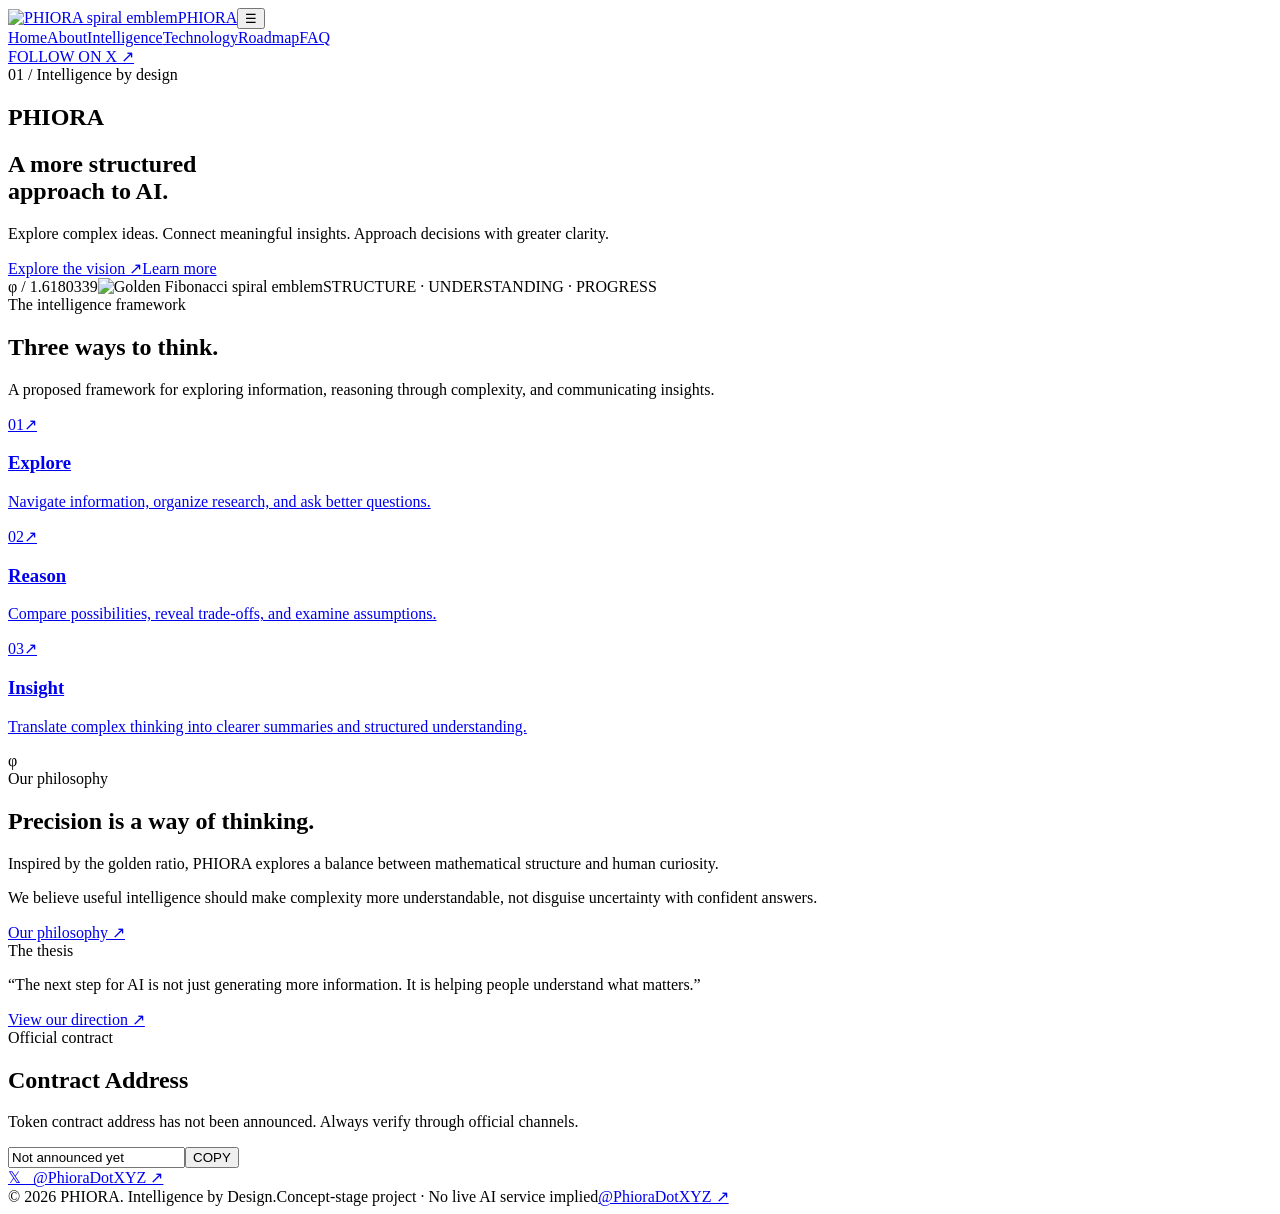
==== index.html @ 2d4f3955 "Add files via upload" ====
<!doctype html><html lang="en"><head><meta charset="utf-8"><meta name="viewport" content="width=device-width,initial-scale=1"><meta name="theme-color" content="#050505"><meta name="description" content="PHIORA — Intelligence by Design. An emerging General AI Intelligence concept."><title>Home | PHIORA</title><link rel="icon" href="assets/favicon.svg" type="image/svg+xml"><link rel="stylesheet" href="assets/style.css"><script src="assets/app.js" defer></script></head><body><header class="site-header"><div class="shell header-inner"><a class="brand" href="index.html"><img class="brand-mark" src="assets/phiora-symbol.webp" alt="PHIORA spiral emblem">PHIORA</a><button class="menu-toggle" aria-label="Toggle navigation" aria-expanded="false">☰</button><nav class="nav" aria-label="Main navigation"><a href="index.html" aria-current="page">Home</a><a href="about.html">About</a><a href="intelligence.html">Intelligence</a><a href="technology.html">Technology</a><a href="roadmap.html">Roadmap</a><a href="faq.html">FAQ</a></nav><a class="header-x" href="https://x.com/PhioraDotXYZ" target="_blank" rel="noopener noreferrer">FOLLOW ON X ↗</a></div></header><main><section class="hero shell"><div class="hero-copy"><div class="eyebrow">01 / Intelligence by design</div><h1 class="serif">PHIORA</h1><h2 class="serif">A more structured<br>approach to AI.</h2><p>Explore complex ideas. Connect meaningful insights. Approach decisions with greater clarity.</p><div class="cta-row"><a class="btn btn-primary" href="intelligence.html">Explore the vision ↗</a><a class="btn btn-outline" href="about.html">Learn more</a></div></div><div class="hero-art"><span class="micro top">φ / 1.6180339</span><img src="assets/phiora-symbol.webp" alt="Golden Fibonacci spiral emblem"><span class="micro bottom">STRUCTURE · UNDERSTANDING · PROGRESS</span></div></section><section class="section shell"><div class="section-head"><div><div class="eyebrow">The intelligence framework</div><h2 class="serif">Three ways to think.</h2></div><p>A proposed framework for exploring information, reasoning through complexity, and communicating insights.</p></div><div class="grid3"><a class="panel" href="intelligence.html#explore"><span class="num">01</span><span class="arr">↗</span><h3>Explore</h3><p>Navigate information, organize research, and ask better questions.</p></a><a class="panel" href="intelligence.html#reason"><span class="num">02</span><span class="arr">↗</span><h3>Reason</h3><p>Compare possibilities, reveal trade-offs, and examine assumptions.</p></a><a class="panel" href="intelligence.html#insight"><span class="num">03</span><span class="arr">↗</span><h3>Insight</h3><p>Translate complex thinking into clearer summaries and structured understanding.</p></a></div></section><section class="section shell split"><div class="big-phi" aria-hidden="true">φ</div><div><div class="eyebrow">Our philosophy</div><h2 class="serif">Precision is a way of thinking.</h2><p>Inspired by the golden ratio, PHIORA explores a balance between mathematical structure and human curiosity.</p><p>We believe useful intelligence should make complexity more understandable, not disguise uncertainty with confident answers.</p><a class="btn btn-outline" href="about.html">Our philosophy ↗</a></div></section><section class="section shell"><div class="eyebrow">The thesis</div><p class="quote">“The next step for AI is not just generating more information. It is helping people understand what matters.”</p><a class="btn btn-outline" href="roadmap.html">View our direction ↗</a></section></main><section class="contract shell" id="contract"><div class="contract-box"><div class="eyebrow">Official contract</div><h2>Contract Address</h2><p class="contract-note">Token contract address has not been announced. Always verify through official channels.</p><div class="contract-line"><input id="contract-address" aria-label="Contract address" value="Not announced yet" readonly><button type="button" data-copy-ca>COPY</button></div><div class="socials"><a href="https://x.com/PhioraDotXYZ" target="_blank" rel="noopener noreferrer">𝕏 &nbsp; @PhioraDotXYZ ↗</a></div></div></section><footer class="footer"><div class="shell footer-inner"><span>© 2026 PHIORA. Intelligence by Design.</span><span>Concept-stage project · No live AI service implied</span><a href="https://x.com/PhioraDotXYZ" target="_blank" rel="noopener noreferrer">@PhioraDotXYZ ↗</a></div></footer></body></html>
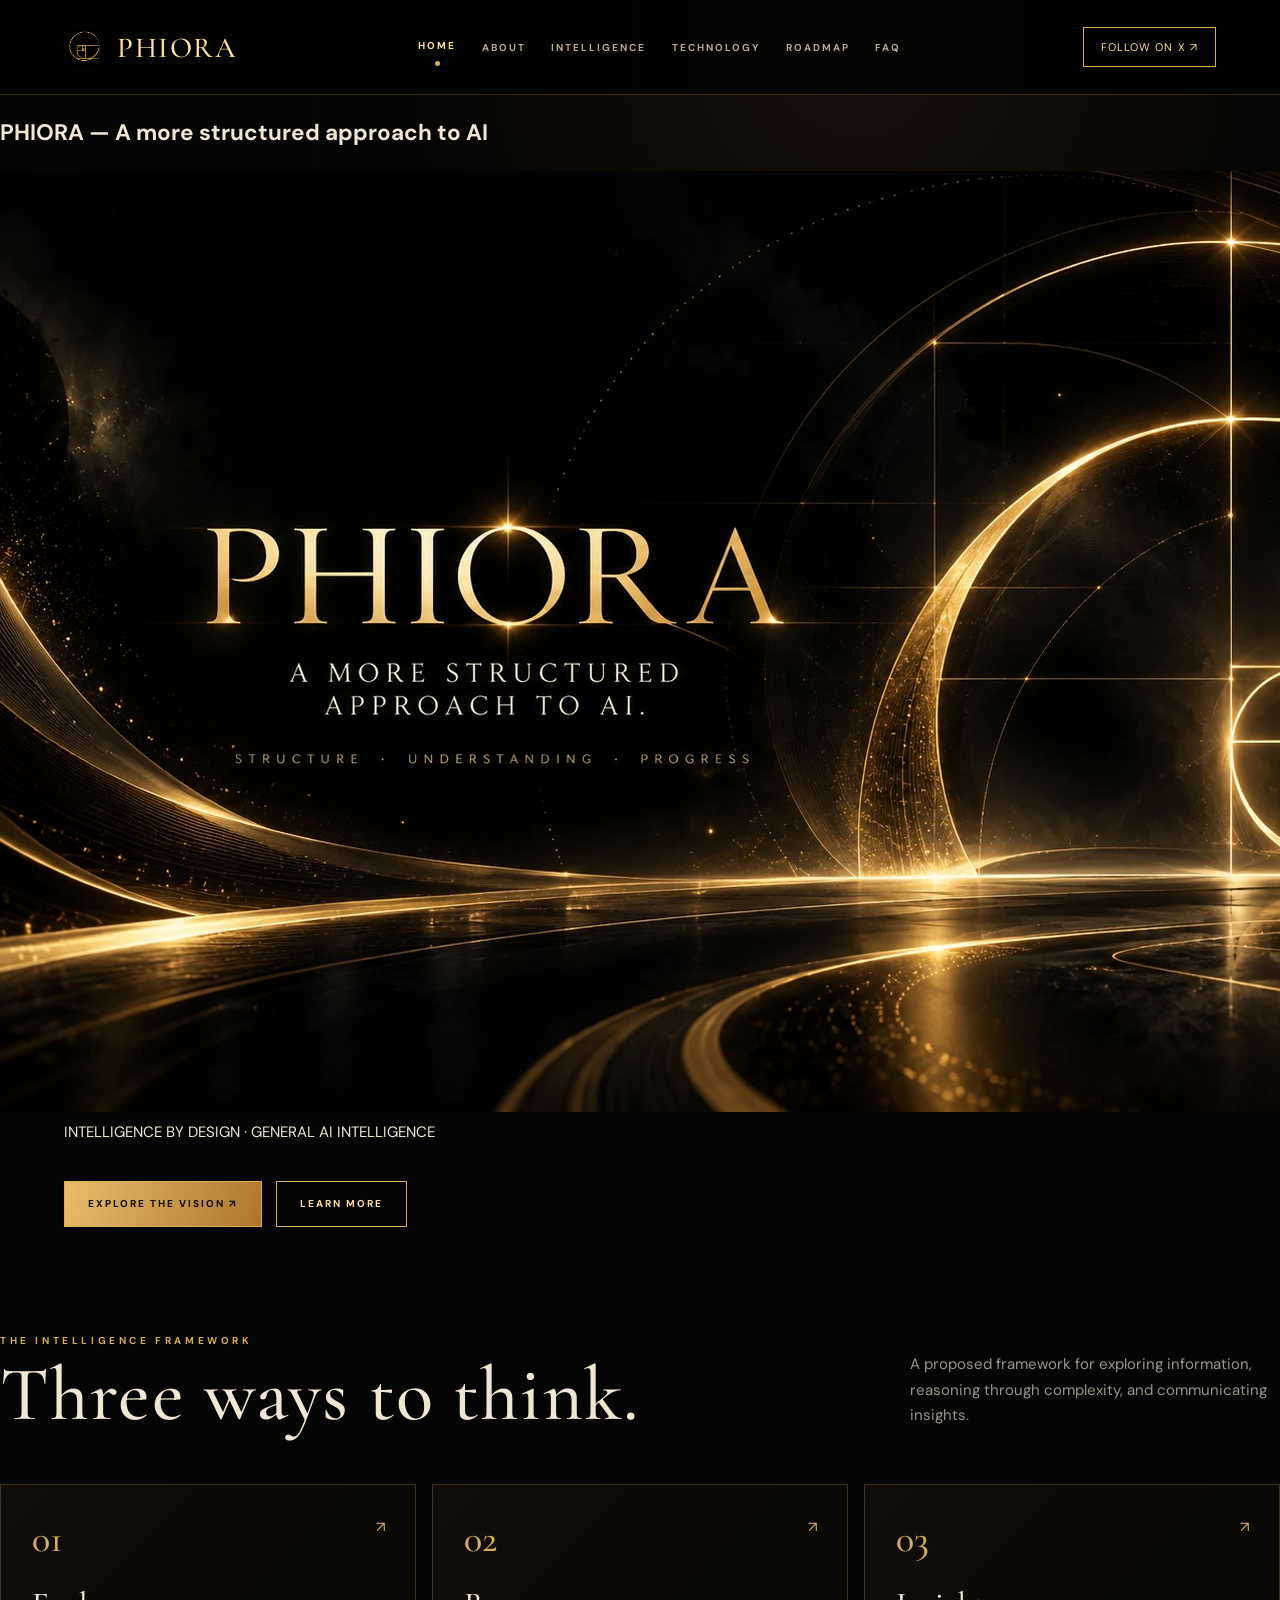
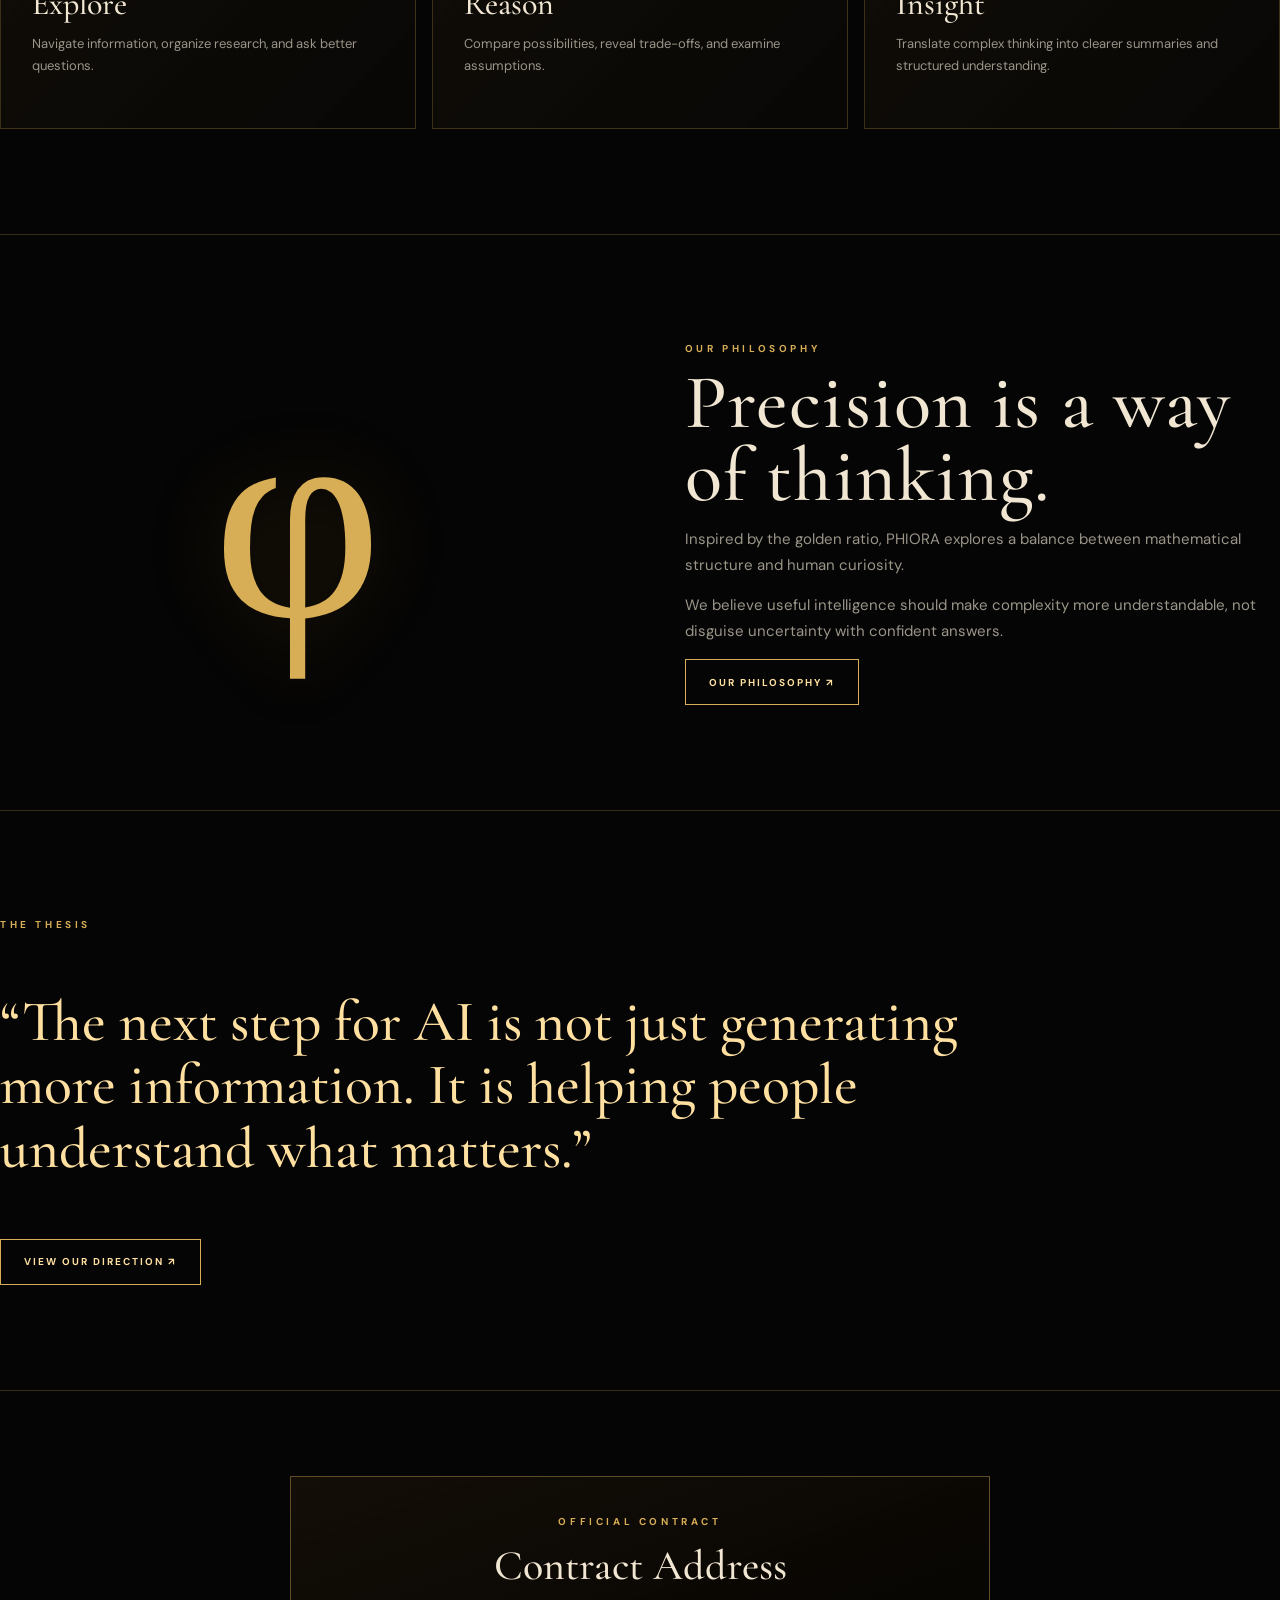
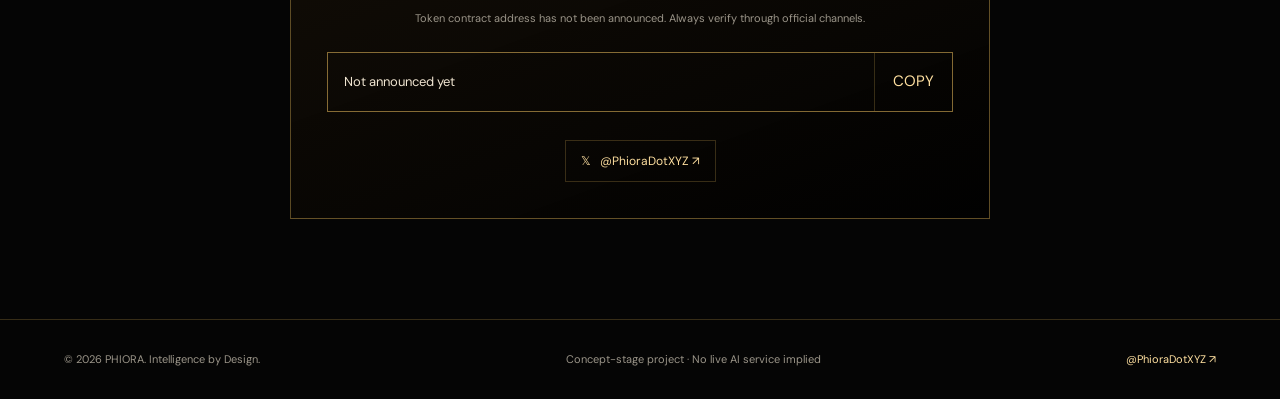
==== commit 126ebf2e: "Add files via upload" ====
--- a/index.html
+++ b/index.html
@@ -1 +1,8 @@
-<!doctype html><html lang="en"><head><meta charset="utf-8"><meta name="viewport" content="width=device-width,initial-scale=1"><meta name="theme-color" content="#050505"><meta name="description" content="PHIORA — Intelligence by Design. An emerging General AI Intelligence concept."><title>Home | PHIORA</title><link rel="icon" href="assets/favicon.svg" type="image/svg+xml"><link rel="stylesheet" href="assets/style.css"><script src="assets/app.js" defer></script></head><body><header class="site-header"><div class="shell header-inner"><a class="brand" href="index.html"><img class="brand-mark" src="assets/phiora-symbol.webp" alt="PHIORA spiral emblem">PHIORA</a><button class="menu-toggle" aria-label="Toggle navigation" aria-expanded="false">☰</button><nav class="nav" aria-label="Main navigation"><a href="index.html" aria-current="page">Home</a><a href="about.html">About</a><a href="intelligence.html">Intelligence</a><a href="technology.html">Technology</a><a href="roadmap.html">Roadmap</a><a href="faq.html">FAQ</a></nav><a class="header-x" href="https://x.com/PhioraDotXYZ" target="_blank" rel="noopener noreferrer">FOLLOW ON X ↗</a></div></header><main><section class="hero shell"><div class="hero-copy"><div class="eyebrow">01 / Intelligence by design</div><h1 class="serif">PHIORA</h1><h2 class="serif">A more structured<br>approach to AI.</h2><p>Explore complex ideas. Connect meaningful insights. Approach decisions with greater clarity.</p><div class="cta-row"><a class="btn btn-primary" href="intelligence.html">Explore the vision ↗</a><a class="btn btn-outline" href="about.html">Learn more</a></div></div><div class="hero-art"><span class="micro top">φ / 1.6180339</span><img src="assets/phiora-symbol.webp" alt="Golden Fibonacci spiral emblem"><span class="micro bottom">STRUCTURE · UNDERSTANDING · PROGRESS</span></div></section><section class="section shell"><div class="section-head"><div><div class="eyebrow">The intelligence framework</div><h2 class="serif">Three ways to think.</h2></div><p>A proposed framework for exploring information, reasoning through complexity, and communicating insights.</p></div><div class="grid3"><a class="panel" href="intelligence.html#explore"><span class="num">01</span><span class="arr">↗</span><h3>Explore</h3><p>Navigate information, organize research, and ask better questions.</p></a><a class="panel" href="intelligence.html#reason"><span class="num">02</span><span class="arr">↗</span><h3>Reason</h3><p>Compare possibilities, reveal trade-offs, and examine assumptions.</p></a><a class="panel" href="intelligence.html#insight"><span class="num">03</span><span class="arr">↗</span><h3>Insight</h3><p>Translate complex thinking into clearer summaries and structured understanding.</p></a></div></section><section class="section shell split"><div class="big-phi" aria-hidden="true">φ</div><div><div class="eyebrow">Our philosophy</div><h2 class="serif">Precision is a way of thinking.</h2><p>Inspired by the golden ratio, PHIORA explores a balance between mathematical structure and human curiosity.</p><p>We believe useful intelligence should make complexity more understandable, not disguise uncertainty with confident answers.</p><a class="btn btn-outline" href="about.html">Our philosophy ↗</a></div></section><section class="section shell"><div class="eyebrow">The thesis</div><p class="quote">“The next step for AI is not just generating more information. It is helping people understand what matters.”</p><a class="btn btn-outline" href="roadmap.html">View our direction ↗</a></section></main><section class="contract shell" id="contract"><div class="contract-box"><div class="eyebrow">Official contract</div><h2>Contract Address</h2><p class="contract-note">Token contract address has not been announced. Always verify through official channels.</p><div class="contract-line"><input id="contract-address" aria-label="Contract address" value="Not announced yet" readonly><button type="button" data-copy-ca>COPY</button></div><div class="socials"><a href="https://x.com/PhioraDotXYZ" target="_blank" rel="noopener noreferrer">𝕏 &nbsp; @PhioraDotXYZ ↗</a></div></div></section><footer class="footer"><div class="shell footer-inner"><span>© 2026 PHIORA. Intelligence by Design.</span><span>Concept-stage project · No live AI service implied</span><a href="https://x.com/PhioraDotXYZ" target="_blank" rel="noopener noreferrer">@PhioraDotXYZ ↗</a></div></footer></body></html>+<!doctype html><html lang="en"><head><meta charset="utf-8"><meta name="viewport" content="width=device-width,initial-scale=1"><meta name="theme-color" content="#050505"><meta name="description" content="PHIORA — Intelligence by Design. An emerging General AI Intelligence concept."><title>Home | PHIORA</title><link rel="icon" href="assets/favicon.svg" type="image/svg+xml"><link rel="stylesheet" href="assets/style.css"><script src="assets/app.js" defer></script></head><body><header class="site-header"><div class="shell header-inner"><a class="brand" href="index.html"><img class="brand-mark" src="assets/phiora-symbol.webp" alt="PHIORA spiral emblem">PHIORA</a><button class="menu-toggle" aria-label="Toggle navigation" aria-expanded="false">☰</button><nav class="nav" aria-label="Main navigation"><a href="index.html" aria-current="page">Home</a><a href="about.html">About</a><a href="intelligence.html">Intelligence</a><a href="technology.html">Technology</a><a href="roadmap.html">Roadmap</a><a href="faq.html">FAQ</a></nav><a class="header-x" href="https://x.com/PhioraDotXYZ" target="_blank" rel="noopener noreferrer">FOLLOW ON X ↗</a></div></header><main><section class="phiora-cinematic-hero" aria-label="PHIORA — A more structured approach to AI">
+  <h1 class="visually-hidden">PHIORA — A more structured approach to AI</h1>
+  <img class="phiora-hero-banner" src="assets/phiora-website-background.webp" alt="PHIORA: A more structured approach to AI. Luminous golden Fibonacci spiral on a cinematic black background." fetchpriority="high">
+  <div class="phiora-hero-actions shell">
+    <div class="phiora-hero-kicker">INTELLIGENCE BY DESIGN <span aria-hidden="true">·</span> GENERAL AI INTELLIGENCE</div>
+    <div class="cta-row"><a class="btn btn-primary" href="intelligence.html">Explore the vision ↗</a><a class="btn btn-outline" href="about.html">Learn more</a></div>
+  </div>
+</section><section class="section shell"><div class="section-head"><div><div class="eyebrow">The intelligence framework</div><h2 class="serif">Three ways to think.</h2></div><p>A proposed framework for exploring information, reasoning through complexity, and communicating insights.</p></div><div class="grid3"><a class="panel" href="intelligence.html#explore"><span class="num">01</span><span class="arr">↗</span><h3>Explore</h3><p>Navigate information, organize research, and ask better questions.</p></a><a class="panel" href="intelligence.html#reason"><span class="num">02</span><span class="arr">↗</span><h3>Reason</h3><p>Compare possibilities, reveal trade-offs, and examine assumptions.</p></a><a class="panel" href="intelligence.html#insight"><span class="num">03</span><span class="arr">↗</span><h3>Insight</h3><p>Translate complex thinking into clearer summaries and structured understanding.</p></a></div></section><section class="section shell split"><div class="big-phi" aria-hidden="true">φ</div><div><div class="eyebrow">Our philosophy</div><h2 class="serif">Precision is a way of thinking.</h2><p>Inspired by the golden ratio, PHIORA explores a balance between mathematical structure and human curiosity.</p><p>We believe useful intelligence should make complexity more understandable, not disguise uncertainty with confident answers.</p><a class="btn btn-outline" href="about.html">Our philosophy ↗</a></div></section><section class="section shell"><div class="eyebrow">The thesis</div><p class="quote">“The next step for AI is not just generating more information. It is helping people understand what matters.”</p><a class="btn btn-outline" href="roadmap.html">View our direction ↗</a></section></main><section class="contract shell" id="contract"><div class="contract-box"><div class="eyebrow">Official contract</div><h2>Contract Address</h2><p class="contract-note">Token contract address has not been announced. Always verify through official channels.</p><div class="contract-line"><input id="contract-address" aria-label="Contract address" value="Not announced yet" readonly><button type="button" data-copy-ca>COPY</button></div><div class="socials"><a href="https://x.com/PhioraDotXYZ" target="_blank" rel="noopener noreferrer">𝕏 &nbsp; @PhioraDotXYZ ↗</a></div></div></section><footer class="footer"><div class="shell footer-inner"><span>© 2026 PHIORA. Intelligence by Design.</span><span>Concept-stage project · No live AI service implied</span><a href="https://x.com/PhioraDotXYZ" target="_blank" rel="noopener noreferrer">@PhioraDotXYZ ↗</a></div></footer></body></html>
--- a/assets/style.css
+++ b/assets/style.css
@@ -0,0 +1,2 @@
+@import url('https://fonts.googleapis.com/css2?family=Cormorant+Garamond:wght@400;500;600&family=DM+Sans:wght@400;500;600;700&display=swap');
+:root{--bg:#050505;--gold:#d7ae55;--goldlight:#ffe0a0;--muted:#9b9589;--ivory:#f1e6d2;--line:rgba(215,174,85,.24)}*{box-sizing:border-box}html{scroll-behavior:smooth}body{margin:0;background:var(--bg);color:var(--ivory);font:15px/1.7 'DM Sans',Arial,sans-serif;overflow-x:hidden}body:before{content:'';position:fixed;inset:0;pointer-events:none;z-index:-1;background:radial-gradient(ellipse at 67% 5%,rgba(151,95,23,.13),transparent 40%),radial-gradient(ellipse at 10% 70%,rgba(106,63,16,.07),transparent 43%),repeating-linear-gradient(90deg,transparent 0,transparent calc(25% - 1px),rgba(217,163,66,.025) 25%)}a{color:inherit;text-decoration:none}button,input{font:inherit}button{cursor:pointer}.shell{max-width:1440px;margin:auto;padding:0 clamp(22px,5vw,80px)}.site-header{position:relative;z-index:20;border-bottom:1px solid var(--line);background:rgba(4,4,4,.92)}.header-inner{min-height:94px;display:flex;align-items:center;justify-content:space-between;gap:28px}.brand{display:flex;align-items:center;gap:12px;color:var(--goldlight);font:500 29px 'Cormorant Garamond',Georgia,serif;letter-spacing:.055em}.brand-mark{width:41px;height:41px;object-fit:contain;border-radius:50%}.nav{display:flex;align-items:center;gap:clamp(12px,2vw,32px)}.nav a{font-size:10px;font-weight:700;letter-spacing:.2em;color:#b8aa93;text-transform:uppercase;transition:.2s}.nav a:hover,.nav a[aria-current=page]{color:var(--goldlight)}.nav a[aria-current=page]:after{content:'';display:block;margin:7px auto -8px;width:5px;height:5px;background:var(--gold);border-radius:50%}.header-x{border:1px solid var(--gold);padding:10px 17px;color:var(--goldlight);font-size:11px;letter-spacing:.1em;white-space:nowrap}.menu-toggle{display:none;background:none;border:1px solid var(--line);color:var(--goldlight);font-size:22px;padding:2px 11px}.eyebrow{color:var(--gold);font-size:10px;font-weight:700;letter-spacing:.36em;text-transform:uppercase}.serif{font-family:'Cormorant Garamond',Georgia,serif;font-weight:500;line-height:.95;letter-spacing:.015em}.hero{position:relative;min-height:680px;display:grid;grid-template-columns:.88fr 1.12fr;align-items:center;gap:24px;border-bottom:1px solid var(--line);overflow:hidden}.hero:after{content:'';position:absolute;inset:0;z-index:-1;background:radial-gradient(ellipse at 75% 54%,rgba(171,101,21,.12),transparent 39%)}.hero-copy{position:relative;z-index:2;padding:95px 0 110px}.hero h1{font-size:clamp(68px,8.2vw,130px);margin:22px 0 2px;color:var(--goldlight);text-shadow:0 0 36px rgba(224,163,71,.12)}.hero h2{font-size:clamp(33px,3.5vw,55px);margin:0 0 24px;max-width:580px}.hero p,.lead{color:#bbb2a4;max-width:485px;font-size:15px}.cta-row{display:flex;gap:14px;flex-wrap:wrap;margin-top:35px}.btn{display:inline-flex;align-items:center;justify-content:center;min-height:46px;padding:0 23px;border:1px solid var(--gold);text-transform:uppercase;font-size:10px;font-weight:700;letter-spacing:.2em;transition:.2s}.btn:hover{transform:translateY(-2px);box-shadow:0 0 22px rgba(215,174,85,.15)}.btn-primary{background:linear-gradient(110deg,#e9bd6c,#ad762d);color:#0c0904}.btn-outline{color:var(--goldlight)}.hero-art{position:relative;min-height:620px;display:grid;place-items:center}.hero-art:before{content:'';position:absolute;width:120%;aspect-ratio:1;border:1px solid rgba(215,174,85,.28);border-radius:50%;transform:rotate(-22deg) scaleY(.69);box-shadow:0 0 35px rgba(227,157,46,.09)}.hero-art:after{content:'';position:absolute;width:100%;aspect-ratio:1;border:1px dashed rgba(215,174,85,.13);border-radius:50%;transform:scale(.89)}.hero-art img{width:min(100%,650px);position:relative;z-index:1;mix-blend-mode:screen;filter:drop-shadow(0 0 26px rgba(209,137,37,.16))}.micro{position:absolute;color:var(--gold);font-size:10px;letter-spacing:.25em;z-index:3}.micro.top{top:14%;right:1%}.micro.bottom{bottom:12%;left:5%}.section{padding:105px 0;border-bottom:1px solid var(--line)}.section-head{display:flex;align-items:end;justify-content:space-between;gap:25px;margin-bottom:40px}.section h2,.page-title{font-size:clamp(48px,6vw,88px);margin:10px 0 12px}.section-head p{max-width:370px;color:var(--muted)}.grid3{display:grid;grid-template-columns:repeat(3,1fr);gap:16px}.panel{position:relative;min-height:245px;padding:31px;border:1px solid var(--line);background:linear-gradient(135deg,rgba(186,131,49,.065),rgba(10,9,7,.7));transition:.25s}.panel:hover{border-color:rgba(215,174,85,.6);transform:translateY(-3px)}.panel .num{font:500 38px 'Cormorant Garamond',Georgia,serif;color:var(--gold)}.panel h3{font:500 32px 'Cormorant Garamond',Georgia,serif;margin:22px 0 10px}.panel p{color:var(--muted);font-size:13px;margin:0}.panel .arr{position:absolute;top:30px;right:30px;color:var(--gold)}.split{display:grid;grid-template-columns:1fr 1fr;gap:clamp(32px,7vw,110px);align-items:center}.split p{color:var(--muted)}.big-phi{font:500 clamp(150px,23vw,340px) 'Cormorant Garamond',Georgia,serif;color:var(--gold);text-align:center;line-height:1;text-shadow:0 0 80px rgba(204,136,32,.17)}.thin-rule{height:1px;background:var(--line);margin:25px 0}.quote{font:500 clamp(32px,4.5vw,60px)/1.1 'Cormorant Garamond',Georgia,serif;color:var(--goldlight);max-width:1000px}.page-hero{padding:100px 0 75px;border-bottom:1px solid var(--line);position:relative;overflow:hidden}.page-hero:after{content:'φ';position:absolute;right:5%;top:-80px;color:rgba(215,174,85,.06);font:400 420px 'Cormorant Garamond',serif;pointer-events:none}.page-hero .lead{max-width:650px}.statement{padding:55px 0;display:grid;grid-template-columns:100px 1fr;gap:35px;border-bottom:1px solid var(--line)}.statement .index{color:var(--gold);font-size:12px;letter-spacing:.2em}.statement h3{font:500 42px 'Cormorant Garamond',Georgia,serif;margin:0 0 12px}.statement p{color:var(--muted);max-width:720px}.roadmap-item{display:grid;grid-template-columns:110px 1fr auto;gap:35px;padding:35px 0;border-bottom:1px solid var(--line);align-items:start}.roadmap-item h3{font:500 36px 'Cormorant Garamond',serif;margin:0}.roadmap-item p{color:var(--muted);max-width:640px}.phase{font-size:11px;color:var(--gold);letter-spacing:.2em}.status{font-size:10px;color:#c9b58f;border:1px solid var(--line);padding:5px 12px;white-space:nowrap}.contract{padding:85px 0 100px;text-align:center}.contract-box{max-width:700px;margin:0 auto;border:1px solid rgba(215,174,85,.42);padding:36px;background:linear-gradient(160deg,rgba(126,82,23,.12),rgba(0,0,0,.8))}.contract h2{font:500 42px 'Cormorant Garamond',serif;margin:10px 0 18px}.contract-line{display:flex;border:1px solid rgba(215,174,85,.6);align-items:center;text-align:left;margin:25px 0 8px;min-width:0}.contract-line input{width:100%;min-width:0;padding:16px;background:transparent;border:0;color:var(--ivory);outline:none;font-size:13px}.contract-line button{flex:none;background:transparent;border:0;border-left:1px solid var(--line);color:var(--goldlight);padding:16px 18px}.contract-note{color:var(--muted);font-size:11px;margin:0}.socials{display:flex;justify-content:center;gap:15px;flex-wrap:wrap;margin-top:28px}.socials a{display:inline-flex;align-items:center;gap:9px;color:var(--goldlight);font-size:12px;border:1px solid var(--line);padding:10px 15px}.socials a:hover{border-color:var(--gold)}.footer{border-top:1px solid var(--line);padding:30px 0;color:var(--muted);font-size:11px}.footer-inner{display:flex;align-items:center;justify-content:space-between;gap:15px;flex-wrap:wrap}.footer a{color:var(--goldlight)}.note{color:var(--muted);font-size:12px}.tag{color:var(--gold);font-size:10px;letter-spacing:.2em;text-transform:uppercase}.content-block{max-width:840px}.content-block p{color:var(--muted)}.small-gold{color:var(--gold)}@media(max-width:1000px){.header-x{display:none}.nav{gap:15px}.hero{grid-template-columns:1fr 1fr}.hero-art{min-height:460px}.hero-copy{padding:80px 0}.hero h1{font-size:78px}}@media(max-width:740px){.header-inner{min-height:72px}.brand{font-size:25px}.brand-mark{width:35px;height:35px}.menu-toggle{display:block}.nav{display:none;position:absolute;top:72px;left:0;right:0;padding:20px 6vw 30px;background:#080706;border-bottom:1px solid var(--line);flex-direction:column;align-items:stretch;gap:0}.nav.open{display:flex}.nav a{padding:13px 5px;border-bottom:1px solid var(--line)}.nav a[aria-current=page]:after{display:none}.hero{display:flex;flex-direction:column;gap:0;min-height:auto}.hero-copy{padding:65px 0 0;width:100%}.hero h1{font-size:clamp(67px,15vw,100px)}.hero h2{font-size:39px}.hero-art{min-height:330px;width:100%}.hero-art img{width:min(88%,420px)}.micro{display:none}.section{padding:70px 0}.section-head{display:block}.grid3,.split{grid-template-columns:1fr}.panel{min-height:210px}.page-hero{padding:75px 0 60px}.page-hero:after{font-size:240px;top:10px}.statement{grid-template-columns:1fr;gap:5px;padding:35px 0}.statement h3{font-size:35px}.roadmap-item{grid-template-columns:1fr;gap:5px}.roadmap-item h3{font-size:34px}.status{justify-self:start}.contract{padding:65px 0}.contract-box{padding:22px 16px}.contract-line input{font-size:12px}.socials{gap:9px}.socials a{padding:9px 11px}.footer-inner{justify-content:center;text-align:center}}
